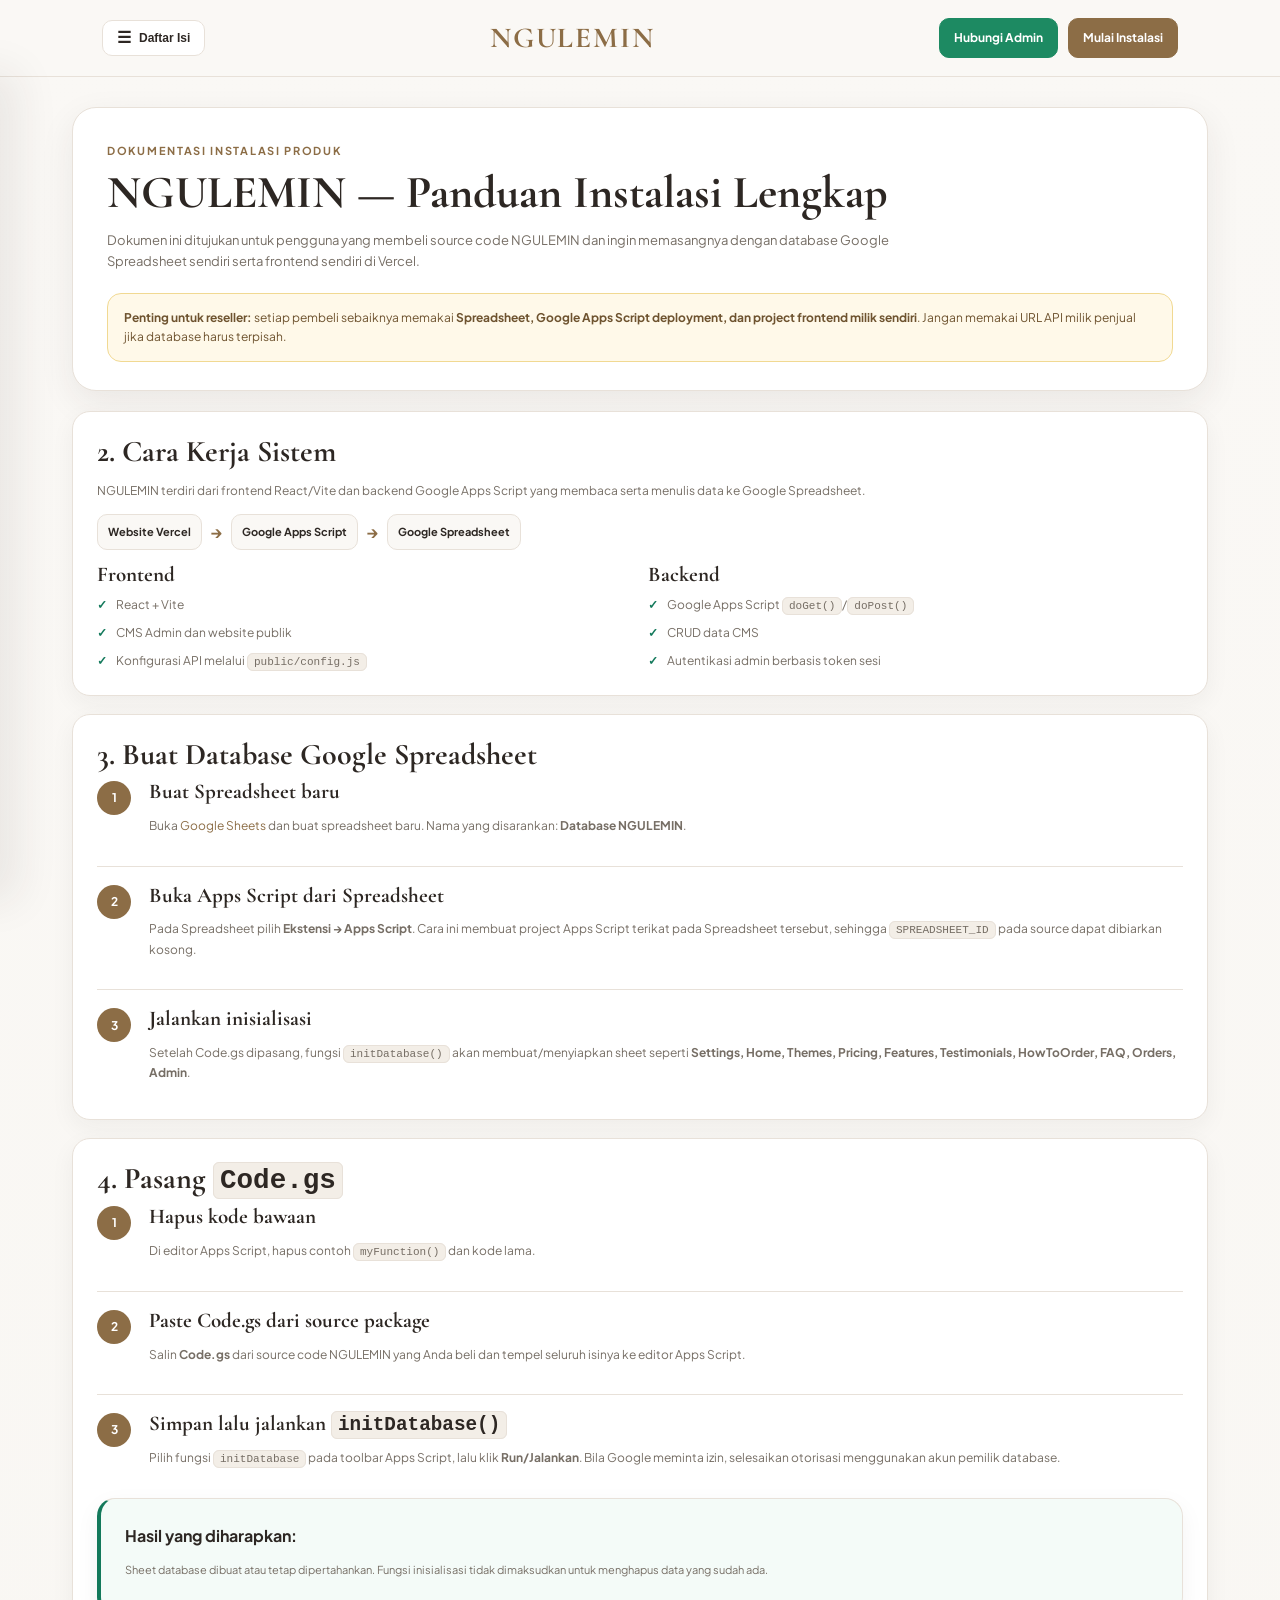
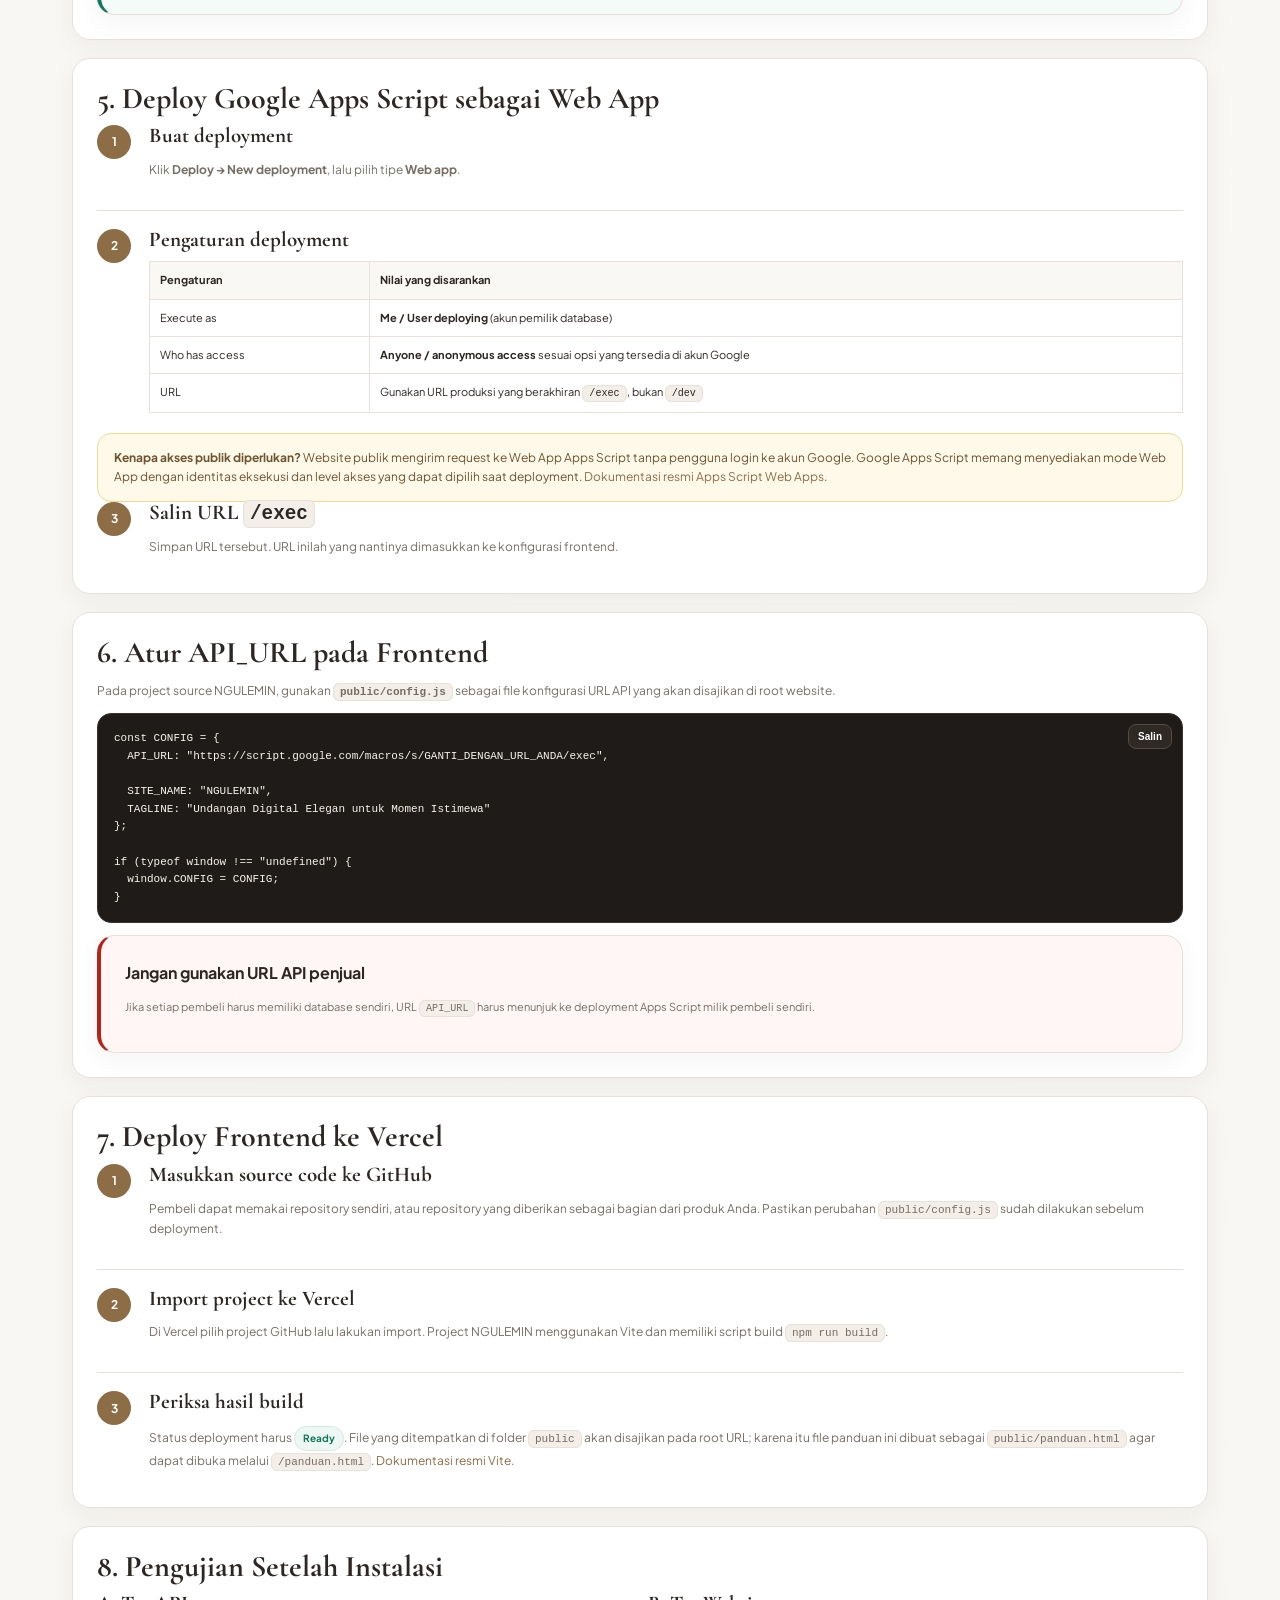
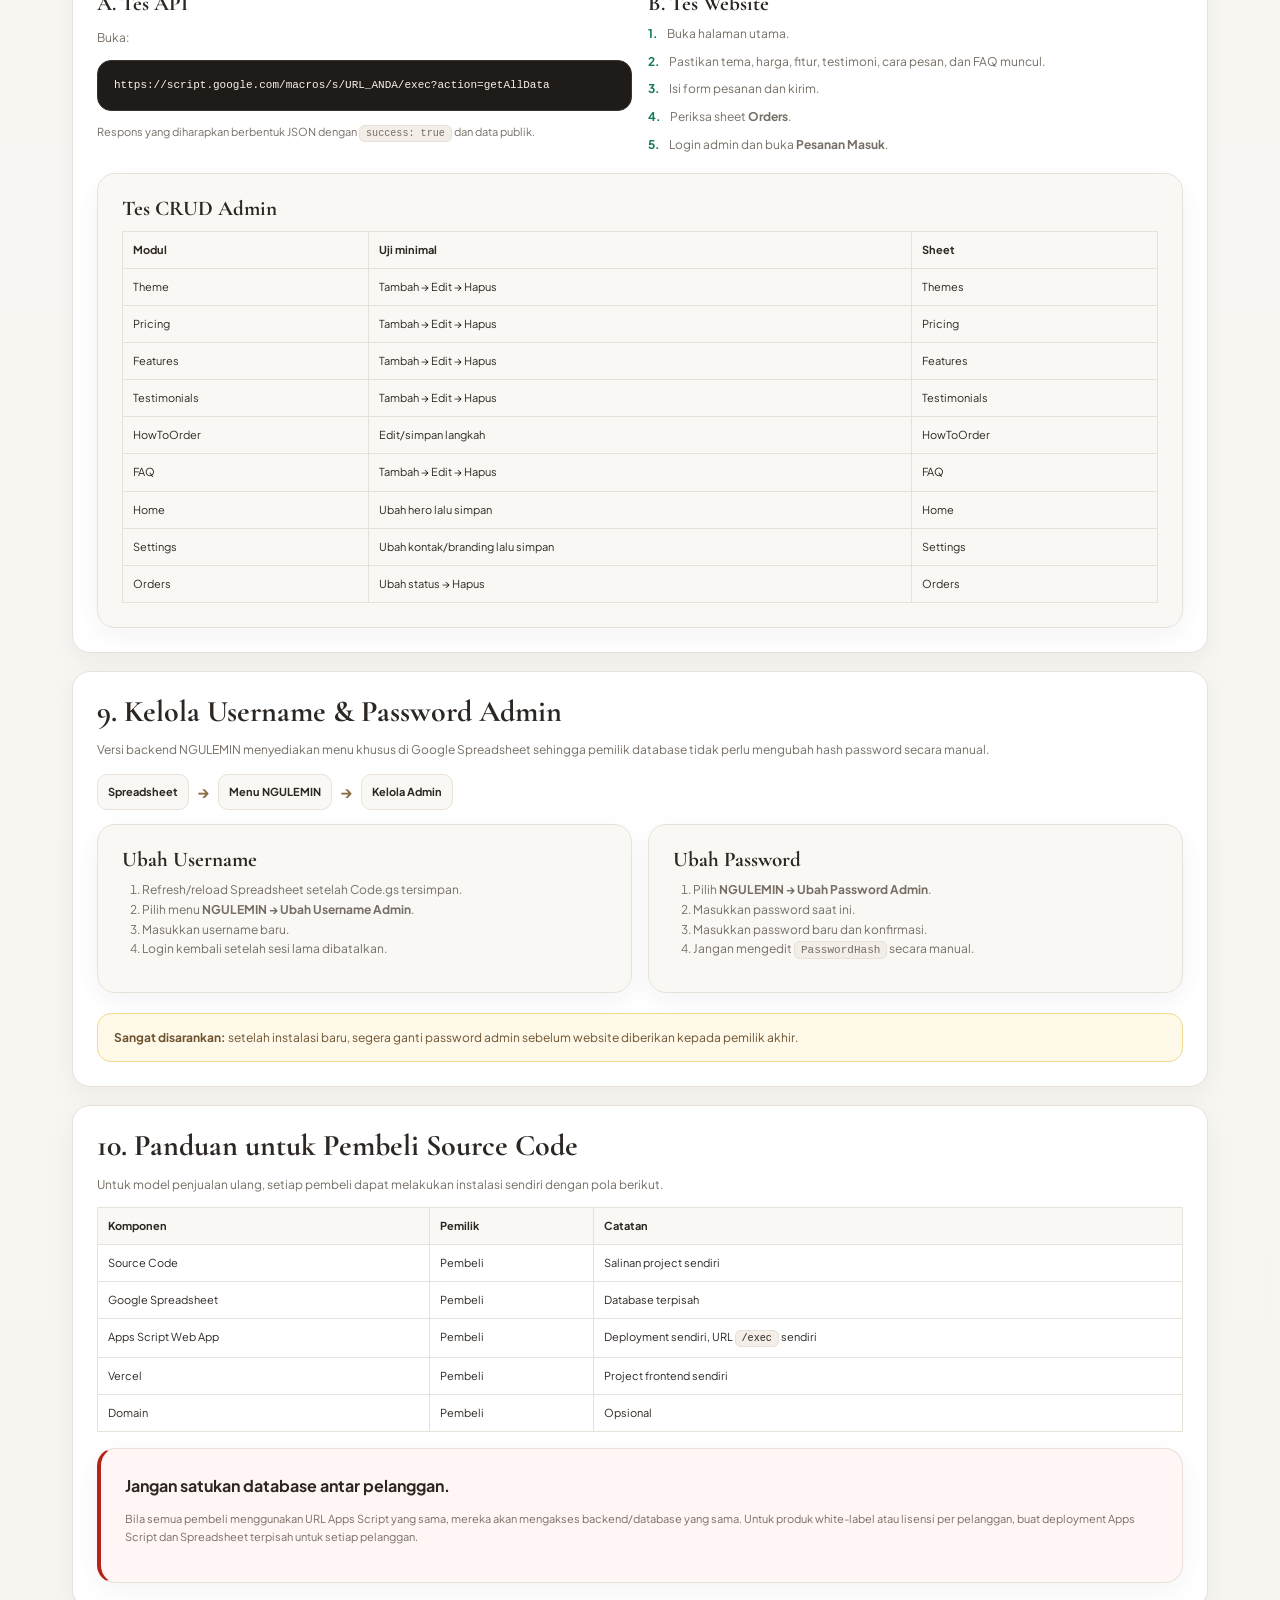
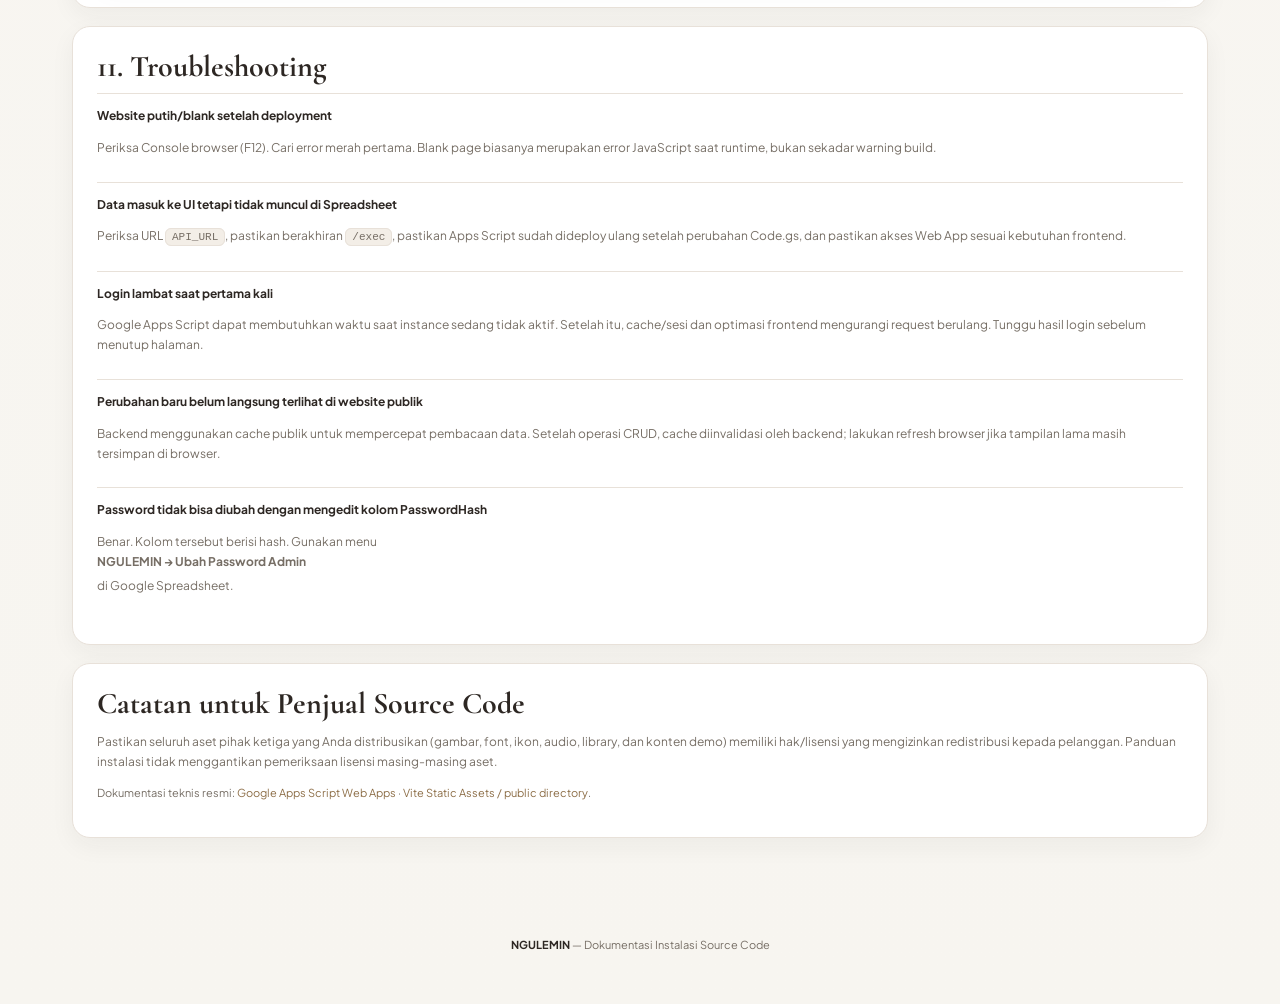
==== public/panduan.html @ 99a6901f "Add files via upload" ====
<!doctype html>
<html lang="id">
<head>
  <meta charset="UTF-8">
  <meta name="viewport" content="width=device-width, initial-scale=1.0">
  <title>Panduan Instalasi NGULEMIN — Undangan Digital & CMS</title>
  <meta name="description" content="Panduan instalasi lengkap source code NGULEMIN dengan Google Spreadsheet, Google Apps Script, dan Vercel.">
  <meta name="robots" content="index,follow">
  <link rel="preconnect" href="https://fonts.googleapis.com">
  <link rel="preconnect" href="https://fonts.gstatic.com" crossorigin>
  <link href="https://fonts.googleapis.com/css2?family=Cormorant+Garamond:wght@600;700&family=Plus+Jakarta+Sans:wght@400;500;600;700&display=swap" rel="stylesheet">
  <style>
    :root{
      --bg:#F7F5F0;
      --surface:#FFFFFF;
      --surface-alt:#FAF8F5;
      --text:#2D2723;
      --muted:#766E65;
      --primary:#8C6D46;
      --primary-dark:#735735;
      --gold:#D4AF37;
      --border:#E8E1D9;
      --success:#13795B;
      --warning:#9A6400;
      --danger:#B42318;
      --shadow:0 12px 35px rgba(45,39,35,.08);
      --radius:18px;
      --serif:"Cormorant Garamond", Georgia, serif;
      --sans:"Plus Jakarta Sans", Arial, sans-serif;
    }
    *{box-sizing:border-box}
    html{scroll-behavior:smooth}
    body{margin:0;background:linear-gradient(180deg,#FAF8F5 0%,var(--bg) 100%);color:var(--text);font-family:var(--sans);line-height:1.65}
    a{color:var(--primary);text-decoration:none}
    a:hover{text-decoration:underline}
    code,kbd{font-family:ui-monospace,SFMono-Regular,Consolas,"Liberation Mono",monospace}
    code{background:#F3EEE7;border:1px solid var(--border);padding:2px 6px;border-radius:6px;font-size:.92em}
    .topbar{position:sticky;top:0;z-index:50;background:rgba(250,248,245,.94);backdrop-filter:blur(12px);border-bottom:1px solid var(--border)}
    .topbar-inner{max-width:1120px;margin:auto;padding:14px 22px;display:flex;align-items:center;justify-content:space-between;gap:18px}
    .brand{font-family:var(--serif);font-weight:700;font-size:29px;letter-spacing:1.8px;color:var(--primary)}
    .top-actions{display:flex;gap:10px;flex-wrap:wrap}
    .btn{display:inline-flex;align-items:center;justify-content:center;padding:9px 14px;border-radius:10px;border:1px solid var(--border);font-size:12px;font-weight:700;cursor:pointer;text-decoration:none!important;background:#fff;color:var(--text)}
    .btn-primary{background:var(--primary);border-color:var(--primary);color:#fff}
    .btn-primary:hover{background:var(--primary-dark)}
    .btn-gold{background:#F7F0DF;border-color:#E7D7B4;color:#6E532F}
    .btn-contact{background:#1D8A62;border-color:#1D8A62;color:#fff}
    .btn-contact:hover{background:#176E50;border-color:#176E50;text-decoration:none}
    .layout{max-width:1180px;margin:0 auto;padding:30px 22px 80px;display:grid;grid-template-columns:minmax(0,1fr);gap:26px;position:relative}
    .toc{position:fixed;left:0;top:72px;bottom:0;width:282px;background:rgba(255,255,255,.97);border-right:1px solid var(--border);box-shadow:18px 0 40px rgba(45,39,35,.08);padding:18px 14px 24px;transform:translateX(-100%);transition:transform .28s ease,box-shadow .28s ease;z-index:90;overflow-y:auto}
    .toc.open{transform:translateX(0);box-shadow:18px 0 40px rgba(45,39,35,.12)}
    .toc-inner{min-height:100%;display:flex;flex-direction:column}
    .toc-head{display:flex;align-items:center;justify-content:space-between;gap:10px;padding:4px 6px 12px;border-bottom:1px solid var(--border);margin-bottom:10px}
    .toc-title{font-size:11px;text-transform:uppercase;letter-spacing:1.5px;font-weight:700;color:var(--primary);margin:0}
    .toc-close{width:34px;height:34px;border:1px solid var(--border);background:#fff;border-radius:9px;color:var(--muted);cursor:pointer;font-size:18px;line-height:1;display:inline-flex;align-items:center;justify-content:center}
    .toc-close:hover{background:var(--surface-alt);color:var(--text)}
    .toc a{display:block;padding:9px 10px;border-radius:9px;font-size:12px;color:var(--muted);transition:.18s ease}
    .toc a:hover{background:var(--surface-alt);color:var(--text);text-decoration:none;transform:translateX(2px)}
    .toc a.active{background:#F6EFE4;color:var(--primary);font-weight:700}
    .toc-note{margin-top:auto;padding:12px 10px 0;color:var(--muted);font-size:10px;border-top:1px solid var(--border);line-height:1.55}
    .toc-backdrop{display:none!important}
    .toc-backdrop.show{display:none!important}
    .page-main{min-width:0}
    .layout.sidebar-open .page-main{padding-left:300px}
    .menu-toggle{display:inline-flex;align-items:center;gap:8px}
    .menu-icon{font-size:16px;line-height:1}
    .hero{background:var(--surface);border:1px solid var(--border);border-radius:24px;padding:34px 34px 28px;box-shadow:var(--shadow);margin-bottom:20px}
    .eyebrow{font-size:11px;letter-spacing:1.7px;text-transform:uppercase;color:var(--primary);font-weight:700}
    h1,h2,h3{font-family:var(--serif);line-height:1.08;margin:0;color:var(--text)}
    h1{font-size:46px;margin-top:8px}
    h2{font-size:30px;margin-bottom:10px}
    h3{font-size:21px;margin-bottom:8px}
    .hero p{color:var(--muted);font-size:13px;max-width:820px;margin:12px 0 0}
    .notice{margin-top:20px;background:#FFF9E9;border:1px solid #F1D992;border-radius:14px;padding:14px 16px;color:#6E532F;font-size:12px}
    .grid-two{display:grid;grid-template-columns:repeat(2,minmax(0,1fr));gap:16px}
    .card{background:var(--surface);border:1px solid var(--border);border-radius:18px;padding:24px;box-shadow:0 8px 24px rgba(45,39,35,.05);margin-bottom:18px}
    .step{display:grid;grid-template-columns:38px 1fr;gap:14px;align-items:start}
    .step+.step{margin-top:18px;padding-top:18px;border-top:1px solid var(--border)}
    .num{width:34px;height:34px;border-radius:50%;background:var(--primary);color:#fff;display:flex;align-items:center;justify-content:center;font-weight:700;font-size:12px}
    .step p,.card p,.card li{font-size:12px;color:var(--muted)}
    .card ul,.card ol{padding-left:20px;margin:8px 0}
    .checklist{display:grid;gap:8px}
    .check{display:flex;gap:9px;align-items:flex-start;font-size:12px;color:var(--muted)}
    .check b{color:var(--success)}
    .codebox{position:relative;background:#1E1B18;border:1px solid #3A342F;color:#F9F4EC;border-radius:14px;padding:16px;overflow:auto;margin:12px 0}
    .codebox pre{margin:0;font-size:11px;line-height:1.6;white-space:pre-wrap;word-break:break-word}
    .copy-btn{position:absolute;right:10px;top:10px;background:#2E2925;border:1px solid #534A42;color:#fff;border-radius:8px;padding:6px 9px;font-size:10px;font-weight:700;cursor:pointer}
    .table{width:100%;border-collapse:collapse;font-size:11px;margin-top:10px}
    .table th,.table td{border:1px solid var(--border);padding:9px 10px;text-align:left;vertical-align:top}
    .table th{background:var(--surface-alt);color:var(--text)}
    .pill{display:inline-block;padding:3px 8px;border-radius:999px;font-size:10px;font-weight:700;background:#EEF7F3;color:var(--success);border:1px solid #CFEAE1}
    .pill-warn{background:#FFF4D6;color:var(--warning);border-color:#F0DEA2}
    .flow{display:flex;align-items:center;gap:8px;flex-wrap:wrap;margin:14px 0}
    .flow span{background:var(--surface-alt);border:1px solid var(--border);padding:8px 10px;border-radius:10px;font-size:11px;font-weight:700}
    .arrow{color:var(--primary);font-weight:700}
    .faq{border-top:1px solid var(--border);padding:12px 0}
    .faq:first-child{border-top:0}
    .faq strong{font-size:12px;display:block;margin-bottom:4px}
    .small{font-size:11px!important}
    .footer{max-width:1120px;margin:0 auto;padding:0 22px 50px;text-align:center;color:var(--muted);font-size:11px}
    .footer strong{color:var(--text)}
    .danger{border-left:4px solid var(--danger);background:#FFF6F5}
    .success{border-left:4px solid var(--success);background:#F4FBF8}
    .anchor{scroll-margin-top:90px}
    @media (max-width:900px){
      .layout{padding:22px 16px 70px}
      .layout.sidebar-open .page-main{padding-left:0}
      .grid-two{grid-template-columns:1fr}
      h1{font-size:38px}
      .toc{top:64px;width:min(86vw,320px)}
    }
    @media (max-width:640px){
      .topbar-inner{padding:10px 14px;gap:10px}
      .layout{padding:16px 12px 56px}
      .hero{padding:24px 18px}
      .card{padding:18px}
      .brand{font-size:24px}
      .top-actions{gap:7px}
      .top-actions .btn{padding:8px 10px;font-size:11px}
      .top-actions .btn-contact{padding:8px 10px;font-size:11px}
      .menu-toggle .menu-label{display:none}
      .toc{top:60px}
      .toc a{padding:10px 10px}
    }
  </style>
</head>
<body>
  <header class="topbar">
    <div class="topbar-inner">
      <button class="btn menu-toggle" id="toc-toggle" type="button" aria-controls="toc-panel" aria-expanded="false">
        <span class="menu-icon" aria-hidden="true">☰</span>
        <span class="menu-label">Daftar Isi</span>
      </button>
      <a href="/" class="brand">NGULEMIN</a>
      <div class="top-actions">
        <a class="btn btn-contact" href="https://wa.me/6285155284564?text=Halo%20Admin%20NGULEMIN%2C%20saya%20ingin%20dipandu%20cara%20instalasi%20website.%20Saya%20sedang%20mengikuti%20panduan%20instalasi%20dan%20membutuhkan%20bantuan." target="_blank" rel="noreferrer">Hubungi Admin</a>
        <a class="btn btn-primary" href="#mulai">Mulai Instalasi</a>
      </div>
    </div>
  </header>

  <div class="toc-backdrop" id="toc-backdrop"></div>

  <div class="layout" id="page-layout">
    <aside class="toc" id="toc-panel" aria-label="Daftar isi" aria-hidden="true">
      <div class="toc-inner">
        <div class="toc-head">
          <div class="toc-title">Daftar Isi</div>
          <button class="toc-close" id="toc-close" type="button" aria-label="Tutup daftar isi">×</button>
        </div>
        <a href="#mulai">1. Sebelum Memulai</a>
        <a href="#arsitektur">2. Cara Kerja</a>
        <a href="#spreadsheet">3. Buat Database</a>
        <a href="#appscript">4. Pasang Code.gs</a>
        <a href="#deployscript">5. Deploy Web App</a>
        <a href="#frontend">6. Atur API_URL</a>
        <a href="#vercel">7. Deploy Frontend</a>
        <a href="#uji">8. Pengujian</a>
        <a href="#admin">9. Kelola Admin</a>
        <a href="#resale">10. Untuk Pembeli</a>
        <a href="#masalah">11. Troubleshooting</a>
        <div class="toc-note">Gunakan <strong>Daftar Isi</strong> untuk berpindah cepat antar bagian panduan.</div>
      </div>
    </aside>

    <main class="page-main">
      <section class="hero anchor" id="mulai">
        <div class="eyebrow">Dokumentasi Instalasi Produk</div>
        <h1>NGULEMIN — Panduan Instalasi Lengkap</h1>
        <p>Dokumen ini ditujukan untuk pengguna yang membeli source code NGULEMIN dan ingin memasangnya dengan database Google Spreadsheet sendiri serta frontend sendiri di Vercel.</p>
        <div class="notice"><strong>Penting untuk reseller:</strong> setiap pembeli sebaiknya memakai <strong>Spreadsheet, Google Apps Script deployment, dan project frontend milik sendiri</strong>. Jangan memakai URL API milik penjual jika database harus terpisah.</div>
      </section>

      <section class="card anchor" id="arsitektur">
        <h2>2. Cara Kerja Sistem</h2>
        <p>NGULEMIN terdiri dari frontend React/Vite dan backend Google Apps Script yang membaca serta menulis data ke Google Spreadsheet.</p>
        <div class="flow">
          <span>Website Vercel</span><i class="arrow">→</i><span>Google Apps Script</span><i class="arrow">→</i><span>Google Spreadsheet</span>
        </div>
        <div class="grid-two">
          <div>
            <h3>Frontend</h3>
            <div class="checklist">
              <div class="check"><b>✓</b><span>React + Vite</span></div>
              <div class="check"><b>✓</b><span>CMS Admin dan website publik</span></div>
              <div class="check"><b>✓</b><span>Konfigurasi API melalui <code>public/config.js</code></span></div>
            </div>
          </div>
          <div>
            <h3>Backend</h3>
            <div class="checklist">
              <div class="check"><b>✓</b><span>Google Apps Script <code>doGet()</code>/<code>doPost()</code></span></div>
              <div class="check"><b>✓</b><span>CRUD data CMS</span></div>
              <div class="check"><b>✓</b><span>Autentikasi admin berbasis token sesi</span></div>
            </div>
          </div>
        </div>
      </section>

      <section class="card anchor" id="spreadsheet">
        <h2>3. Buat Database Google Spreadsheet</h2>
        <div class="step">
          <div class="num">1</div>
          <div>
            <h3>Buat Spreadsheet baru</h3>
            <p>Buka <a href="https://sheets.new" target="_blank" rel="noreferrer">Google Sheets</a> dan buat spreadsheet baru. Nama yang disarankan: <strong>Database NGULEMIN</strong>.</p>
          </div>
        </div>
        <div class="step">
          <div class="num">2</div>
          <div>
            <h3>Buka Apps Script dari Spreadsheet</h3>
            <p>Pada Spreadsheet pilih <strong>Ekstensi → Apps Script</strong>. Cara ini membuat project Apps Script terikat pada Spreadsheet tersebut, sehingga <code>SPREADSHEET_ID</code> pada source dapat dibiarkan kosong.</p>
          </div>
        </div>
        <div class="step">
          <div class="num">3</div>
          <div>
            <h3>Jalankan inisialisasi</h3>
            <p>Setelah Code.gs dipasang, fungsi <code>initDatabase()</code> akan membuat/menyiapkan sheet seperti <strong>Settings, Home, Themes, Pricing, Features, Testimonials, HowToOrder, FAQ, Orders, Admin</strong>.</p>
          </div>
        </div>
      </section>

      <section class="card anchor" id="appscript">
        <h2>4. Pasang <code>Code.gs</code></h2>
        <div class="step">
          <div class="num">1</div>
          <div>
            <h3>Hapus kode bawaan</h3>
            <p>Di editor Apps Script, hapus contoh <code>myFunction()</code> dan kode lama.</p>
          </div>
        </div>
        <div class="step">
          <div class="num">2</div>
          <div>
            <h3>Paste Code.gs dari source package</h3>
            <p>Salin <strong>Code.gs</strong> dari source code NGULEMIN yang Anda beli dan tempel seluruh isinya ke editor Apps Script.</p>
          </div>
        </div>
        <div class="step">
          <div class="num">3</div>
          <div>
            <h3>Simpan lalu jalankan <code>initDatabase()</code></h3>
            <p>Pilih fungsi <code>initDatabase</code> pada toolbar Apps Script, lalu klik <strong>Run/Jalankan</strong>. Bila Google meminta izin, selesaikan otorisasi menggunakan akun pemilik database.</p>
          </div>
        </div>
        <div class="card success" style="margin-top:18px;margin-bottom:0">
          <strong>Hasil yang diharapkan:</strong>
          <p class="small">Sheet database dibuat atau tetap dipertahankan. Fungsi inisialisasi tidak dimaksudkan untuk menghapus data yang sudah ada.</p>
        </div>
      </section>

      <section class="card anchor" id="deployscript">
        <h2>5. Deploy Google Apps Script sebagai Web App</h2>
        <div class="step">
          <div class="num">1</div>
          <div>
            <h3>Buat deployment</h3>
            <p>Klik <strong>Deploy → New deployment</strong>, lalu pilih tipe <strong>Web app</strong>.</p>
          </div>
        </div>
        <div class="step">
          <div class="num">2</div>
          <div>
            <h3>Pengaturan deployment</h3>
            <table class="table">
              <thead><tr><th>Pengaturan</th><th>Nilai yang disarankan</th></tr></thead>
              <tbody>
                <tr><td>Execute as</td><td><strong>Me / User deploying</strong> (akun pemilik database)</td></tr>
                <tr><td>Who has access</td><td><strong>Anyone / anonymous access</strong> sesuai opsi yang tersedia di akun Google</td></tr>
                <tr><td>URL</td><td>Gunakan URL produksi yang berakhiran <code>/exec</code>, bukan <code>/dev</code></td></tr>
              </tbody>
            </table>
          </div>
        </div>
        <div class="notice"><strong>Kenapa akses publik diperlukan?</strong> Website publik mengirim request ke Web App Apps Script tanpa pengguna login ke akun Google. Google Apps Script memang menyediakan mode Web App dengan identitas eksekusi dan level akses yang dapat dipilih saat deployment. <a href="https://developers.google.com/apps-script/guides/web" target="_blank" rel="noreferrer">Dokumentasi resmi Apps Script Web Apps</a>.</div>
        <div class="step">
          <div class="num">3</div>
          <div>
            <h3>Salin URL <code>/exec</code></h3>
            <p>Simpan URL tersebut. URL inilah yang nantinya dimasukkan ke konfigurasi frontend.</p>
          </div>
        </div>
      </section>

      <section class="card anchor" id="frontend">
        <h2>6. Atur API_URL pada Frontend</h2>
        <p>Pada project source NGULEMIN, gunakan <strong><code>public/config.js</code></strong> sebagai file konfigurasi URL API yang akan disajikan di root website.</p>
        <div class="codebox">
          <button class="copy-btn" onclick="copyCode('config-snippet', this)">Salin</button>
          <pre id="config-snippet">const CONFIG = {
  API_URL: "https://script.google.com/macros/s/GANTI_DENGAN_URL_ANDA/exec",

  SITE_NAME: "NGULEMIN",
  TAGLINE: "Undangan Digital Elegan untuk Momen Istimewa"
};

if (typeof window !== "undefined") {
  window.CONFIG = CONFIG;
}</pre>
        </div>
        <div class="danger card" style="margin-bottom:0">
          <strong>Jangan gunakan URL API penjual</strong>
          <p class="small">Jika setiap pembeli harus memiliki database sendiri, URL <code>API_URL</code> harus menunjuk ke deployment Apps Script milik pembeli sendiri.</p>
        </div>
      </section>

      <section class="card anchor" id="vercel">
        <h2>7. Deploy Frontend ke Vercel</h2>
        <div class="step">
          <div class="num">1</div>
          <div>
            <h3>Masukkan source code ke GitHub</h3>
            <p>Pembeli dapat memakai repository sendiri, atau repository yang diberikan sebagai bagian dari produk Anda. Pastikan perubahan <code>public/config.js</code> sudah dilakukan sebelum deployment.</p>
          </div>
        </div>
        <div class="step">
          <div class="num">2</div>
          <div>
            <h3>Import project ke Vercel</h3>
            <p>Di Vercel pilih project GitHub lalu lakukan import. Project NGULEMIN menggunakan Vite dan memiliki script build <code>npm run build</code>.</p>
          </div>
        </div>
        <div class="step">
          <div class="num">3</div>
          <div>
            <h3>Periksa hasil build</h3>
            <p>Status deployment harus <span class="pill">Ready</span>. File yang ditempatkan di folder <code>public</code> akan disajikan pada root URL; karena itu file panduan ini dibuat sebagai <code>public/panduan.html</code> agar dapat dibuka melalui <code>/panduan.html</code>. <a href="https://vite.dev/guide/assets" target="_blank" rel="noreferrer">Dokumentasi resmi Vite</a>.</p>
          </div>
        </div>
      </section>

      <section class="card anchor" id="uji">
        <h2>8. Pengujian Setelah Instalasi</h2>
        <div class="grid-two">
          <div>
            <h3>A. Tes API</h3>
            <p>Buka:</p>
            <div class="codebox"><pre>https://script.google.com/macros/s/URL_ANDA/exec?action=getAllData</pre></div>
            <p class="small">Respons yang diharapkan berbentuk JSON dengan <code>success: true</code> dan data publik.</p>
          </div>
          <div>
            <h3>B. Tes Website</h3>
            <div class="checklist">
              <div class="check"><b>1.</b><span>Buka halaman utama.</span></div>
              <div class="check"><b>2.</b><span>Pastikan tema, harga, fitur, testimoni, cara pesan, dan FAQ muncul.</span></div>
              <div class="check"><b>3.</b><span>Isi form pesanan dan kirim.</span></div>
              <div class="check"><b>4.</b><span>Periksa sheet <strong>Orders</strong>.</span></div>
              <div class="check"><b>5.</b><span>Login admin dan buka <strong>Pesanan Masuk</strong>.</span></div>
            </div>
          </div>
        </div>
        <div class="card" style="margin-top:18px;margin-bottom:0;background:var(--surface-alt)">
          <h3>Tes CRUD Admin</h3>
          <table class="table">
            <thead><tr><th>Modul</th><th>Uji minimal</th><th>Sheet</th></tr></thead>
            <tbody>
              <tr><td>Theme</td><td>Tambah → Edit → Hapus</td><td>Themes</td></tr>
              <tr><td>Pricing</td><td>Tambah → Edit → Hapus</td><td>Pricing</td></tr>
              <tr><td>Features</td><td>Tambah → Edit → Hapus</td><td>Features</td></tr>
              <tr><td>Testimonials</td><td>Tambah → Edit → Hapus</td><td>Testimonials</td></tr>
              <tr><td>HowToOrder</td><td>Edit/simpan langkah</td><td>HowToOrder</td></tr>
              <tr><td>FAQ</td><td>Tambah → Edit → Hapus</td><td>FAQ</td></tr>
              <tr><td>Home</td><td>Ubah hero lalu simpan</td><td>Home</td></tr>
              <tr><td>Settings</td><td>Ubah kontak/branding lalu simpan</td><td>Settings</td></tr>
              <tr><td>Orders</td><td>Ubah status → Hapus</td><td>Orders</td></tr>
            </tbody>
          </table>
        </div>
      </section>

      <section class="card anchor" id="admin">
        <h2>9. Kelola Username & Password Admin</h2>
        <p>Versi backend NGULEMIN menyediakan menu khusus di Google Spreadsheet sehingga pemilik database tidak perlu mengubah hash password secara manual.</p>
        <div class="flow">
          <span>Spreadsheet</span><i class="arrow">→</i><span>Menu NGULEMIN</span><i class="arrow">→</i><span>Kelola Admin</span>
        </div>
        <div class="grid-two">
          <div class="card" style="margin:0;background:var(--surface-alt)">
            <h3>Ubah Username</h3>
            <ol>
              <li>Refresh/reload Spreadsheet setelah Code.gs tersimpan.</li>
              <li>Pilih menu <strong>NGULEMIN → Ubah Username Admin</strong>.</li>
              <li>Masukkan username baru.</li>
              <li>Login kembali setelah sesi lama dibatalkan.</li>
            </ol>
          </div>
          <div class="card" style="margin:0;background:var(--surface-alt)">
            <h3>Ubah Password</h3>
            <ol>
              <li>Pilih <strong>NGULEMIN → Ubah Password Admin</strong>.</li>
              <li>Masukkan password saat ini.</li>
              <li>Masukkan password baru dan konfirmasi.</li>
              <li>Jangan mengedit <code>PasswordHash</code> secara manual.</li>
            </ol>
          </div>
        </div>
        <div class="notice"><strong>Sangat disarankan:</strong> setelah instalasi baru, segera ganti password admin sebelum website diberikan kepada pemilik akhir.</div>
      </section>

      <section class="card anchor" id="resale">
        <h2>10. Panduan untuk Pembeli Source Code</h2>
        <p>Untuk model penjualan ulang, setiap pembeli dapat melakukan instalasi sendiri dengan pola berikut.</p>
        <table class="table">
          <thead><tr><th>Komponen</th><th>Pemilik</th><th>Catatan</th></tr></thead>
          <tbody>
            <tr><td>Source Code</td><td>Pembeli</td><td>Salinan project sendiri</td></tr>
            <tr><td>Google Spreadsheet</td><td>Pembeli</td><td>Database terpisah</td></tr>
            <tr><td>Apps Script Web App</td><td>Pembeli</td><td>Deployment sendiri, URL <code>/exec</code> sendiri</td></tr>
            <tr><td>Vercel</td><td>Pembeli</td><td>Project frontend sendiri</td></tr>
            <tr><td>Domain</td><td>Pembeli</td><td>Opsional</td></tr>
          </tbody>
        </table>
        <div class="card danger" style="margin-top:16px;margin-bottom:0">
          <strong>Jangan satukan database antar pelanggan.</strong>
          <p class="small">Bila semua pembeli menggunakan URL Apps Script yang sama, mereka akan mengakses backend/database yang sama. Untuk produk white-label atau lisensi per pelanggan, buat deployment Apps Script dan Spreadsheet terpisah untuk setiap pelanggan.</p>
        </div>
      </section>

      <section class="card anchor" id="masalah">
        <h2>11. Troubleshooting</h2>
        <div class="faq">
          <strong>Website putih/blank setelah deployment</strong>
          <p>Periksa Console browser (F12). Cari error merah pertama. Blank page biasanya merupakan error JavaScript saat runtime, bukan sekadar warning build.</p>
        </div>
        <div class="faq">
          <strong>Data masuk ke UI tetapi tidak muncul di Spreadsheet</strong>
          <p>Periksa URL <code>API_URL</code>, pastikan berakhiran <code>/exec</code>, pastikan Apps Script sudah dideploy ulang setelah perubahan Code.gs, dan pastikan akses Web App sesuai kebutuhan frontend.</p>
        </div>
        <div class="faq">
          <strong>Login lambat saat pertama kali</strong>
          <p>Google Apps Script dapat membutuhkan waktu saat instance sedang tidak aktif. Setelah itu, cache/sesi dan optimasi frontend mengurangi request berulang. Tunggu hasil login sebelum menutup halaman.</p>
        </div>
        <div class="faq">
          <strong>Perubahan baru belum langsung terlihat di website publik</strong>
          <p>Backend menggunakan cache publik untuk mempercepat pembacaan data. Setelah operasi CRUD, cache diinvalidasi oleh backend; lakukan refresh browser jika tampilan lama masih tersimpan di browser.</p>
        </div>
        <div class="faq">
          <strong>Password tidak bisa diubah dengan mengedit kolom PasswordHash</strong>
          <p>Benar. Kolom tersebut berisi hash. Gunakan menu <strong>NGULEMIN → Ubah Password Admin</strong> di Google Spreadsheet.</p>
        </div>
      </section>

      <section class="card">
        <h2>Catatan untuk Penjual Source Code</h2>
        <p>Pastikan seluruh aset pihak ketiga yang Anda distribusikan (gambar, font, ikon, audio, library, dan konten demo) memiliki hak/lisensi yang mengizinkan redistribusi kepada pelanggan. Panduan instalasi tidak menggantikan pemeriksaan lisensi masing-masing aset.</p>
        <p class="small">Dokumentasi teknis resmi: <a href="https://developers.google.com/apps-script/guides/web" target="_blank" rel="noreferrer">Google Apps Script Web Apps</a> · <a href="https://vite.dev/guide/assets" target="_blank" rel="noreferrer">Vite Static Assets / public directory</a>.</p>
      </section>
    </main>
  </div>

  <footer class="footer">
    <strong>NGULEMIN</strong> — Dokumentasi Instalasi Source Code
  </footer>

  <script>
    (function () {
      var layout = document.getElementById('page-layout');
      var toc = document.getElementById('toc-panel');
      var toggle = document.getElementById('toc-toggle');
      var closeBtn = document.getElementById('toc-close');
      var backdrop = document.getElementById('toc-backdrop');
      var links = toc ? toc.querySelectorAll('a[href^="#"]') : [];

      function openToc() {
        if (!layout || !toc || !toggle || !backdrop) return;
        toc.classList.add('open');
        backdrop.classList.add('show');
        toggle.setAttribute('aria-expanded', 'true');
        toc.setAttribute('aria-hidden', 'false');
        if (window.innerWidth > 900) layout.classList.add('sidebar-open');
      }

      function closeToc() {
        if (!layout || !toc || !toggle || !backdrop) return;
        toc.classList.remove('open');
        backdrop.classList.remove('show');
        toggle.setAttribute('aria-expanded', 'false');
        toc.setAttribute('aria-hidden', 'true');
        layout.classList.remove('sidebar-open');
      }

      if (toggle) toggle.addEventListener('click', function () {
        toc && toc.classList.contains('open') ? closeToc() : openToc();
      });
      if (closeBtn) closeBtn.addEventListener('click', closeToc);
      if (backdrop) backdrop.addEventListener('click', closeToc);
      document.addEventListener('keydown', function (event) {
        if (event.key === 'Escape') closeToc();
      });

      Array.prototype.forEach.call(links, function (link) {
        link.addEventListener('click', function () {
          Array.prototype.forEach.call(links, function (item) { item.classList.remove('active'); });
          link.classList.add('active');
          if (window.innerWidth <= 900) closeToc();
        });
      });

      var sections = document.querySelectorAll('.anchor[id]');
      if ('IntersectionObserver' in window) {
        var observer = new IntersectionObserver(function (entries) {
          entries.forEach(function (entry) {
            if (!entry.isIntersecting) return;
            var target = toc ? toc.querySelector('a[href="#' + entry.target.id + '"]') : null;
            if (!target) return;
            Array.prototype.forEach.call(links, function (item) { item.classList.remove('active'); });
            target.classList.add('active');
          });
        }, { rootMargin: '-18% 0px -68% 0px', threshold: 0 });
        Array.prototype.forEach.call(sections, function (section) { observer.observe(section); });
      }

      window.addEventListener('resize', function () {
        if (window.innerWidth <= 900) layout && layout.classList.remove('sidebar-open');
      });
    })();

    function copyCode(id, button) {
      var el = document.getElementById(id);
      if (!el) return;
      var text = el.innerText;
      navigator.clipboard.writeText(text).then(function() {
        var old = button.textContent;
        button.textContent = 'Tersalin';
        setTimeout(function(){ button.textContent = old; }, 1400);
      }).catch(function(){
        alert('Tidak dapat menyalin otomatis. Silakan salin teks secara manual.');
      });
    }
  </script>
</body>
</html>
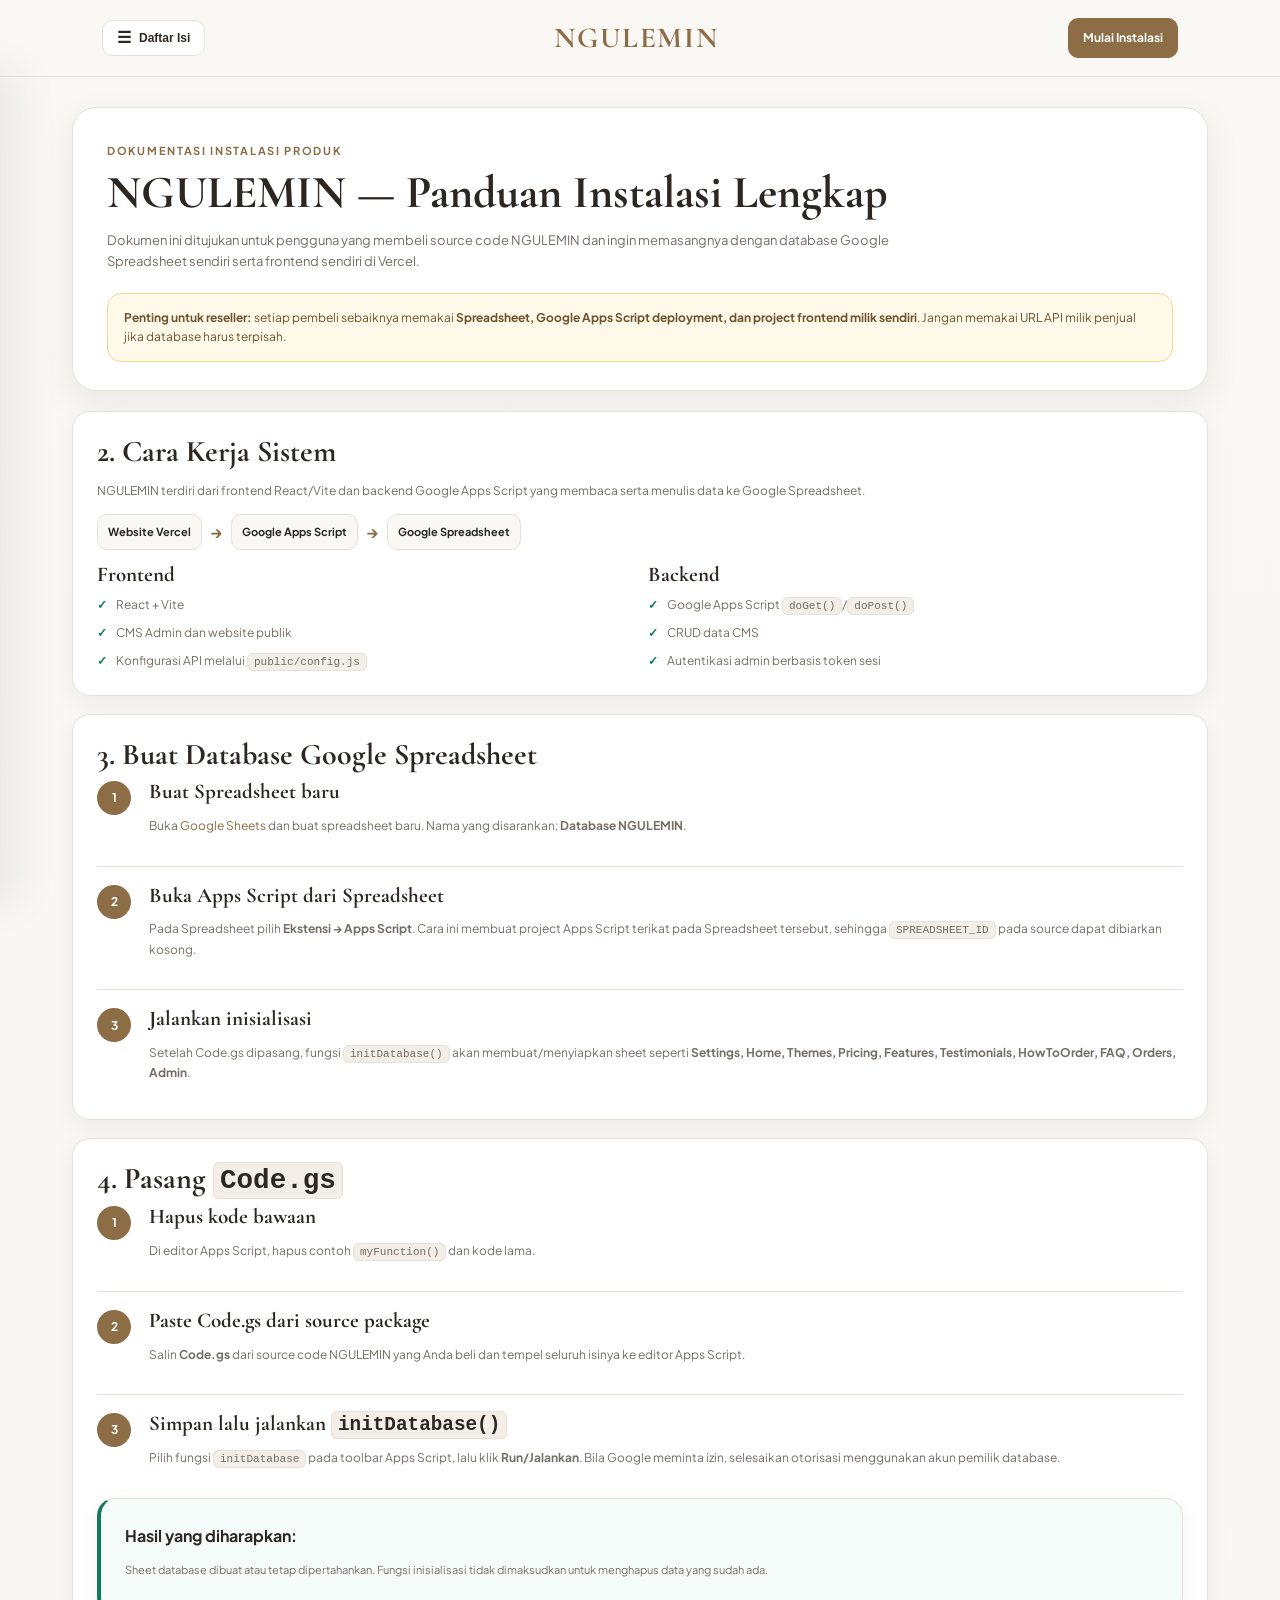
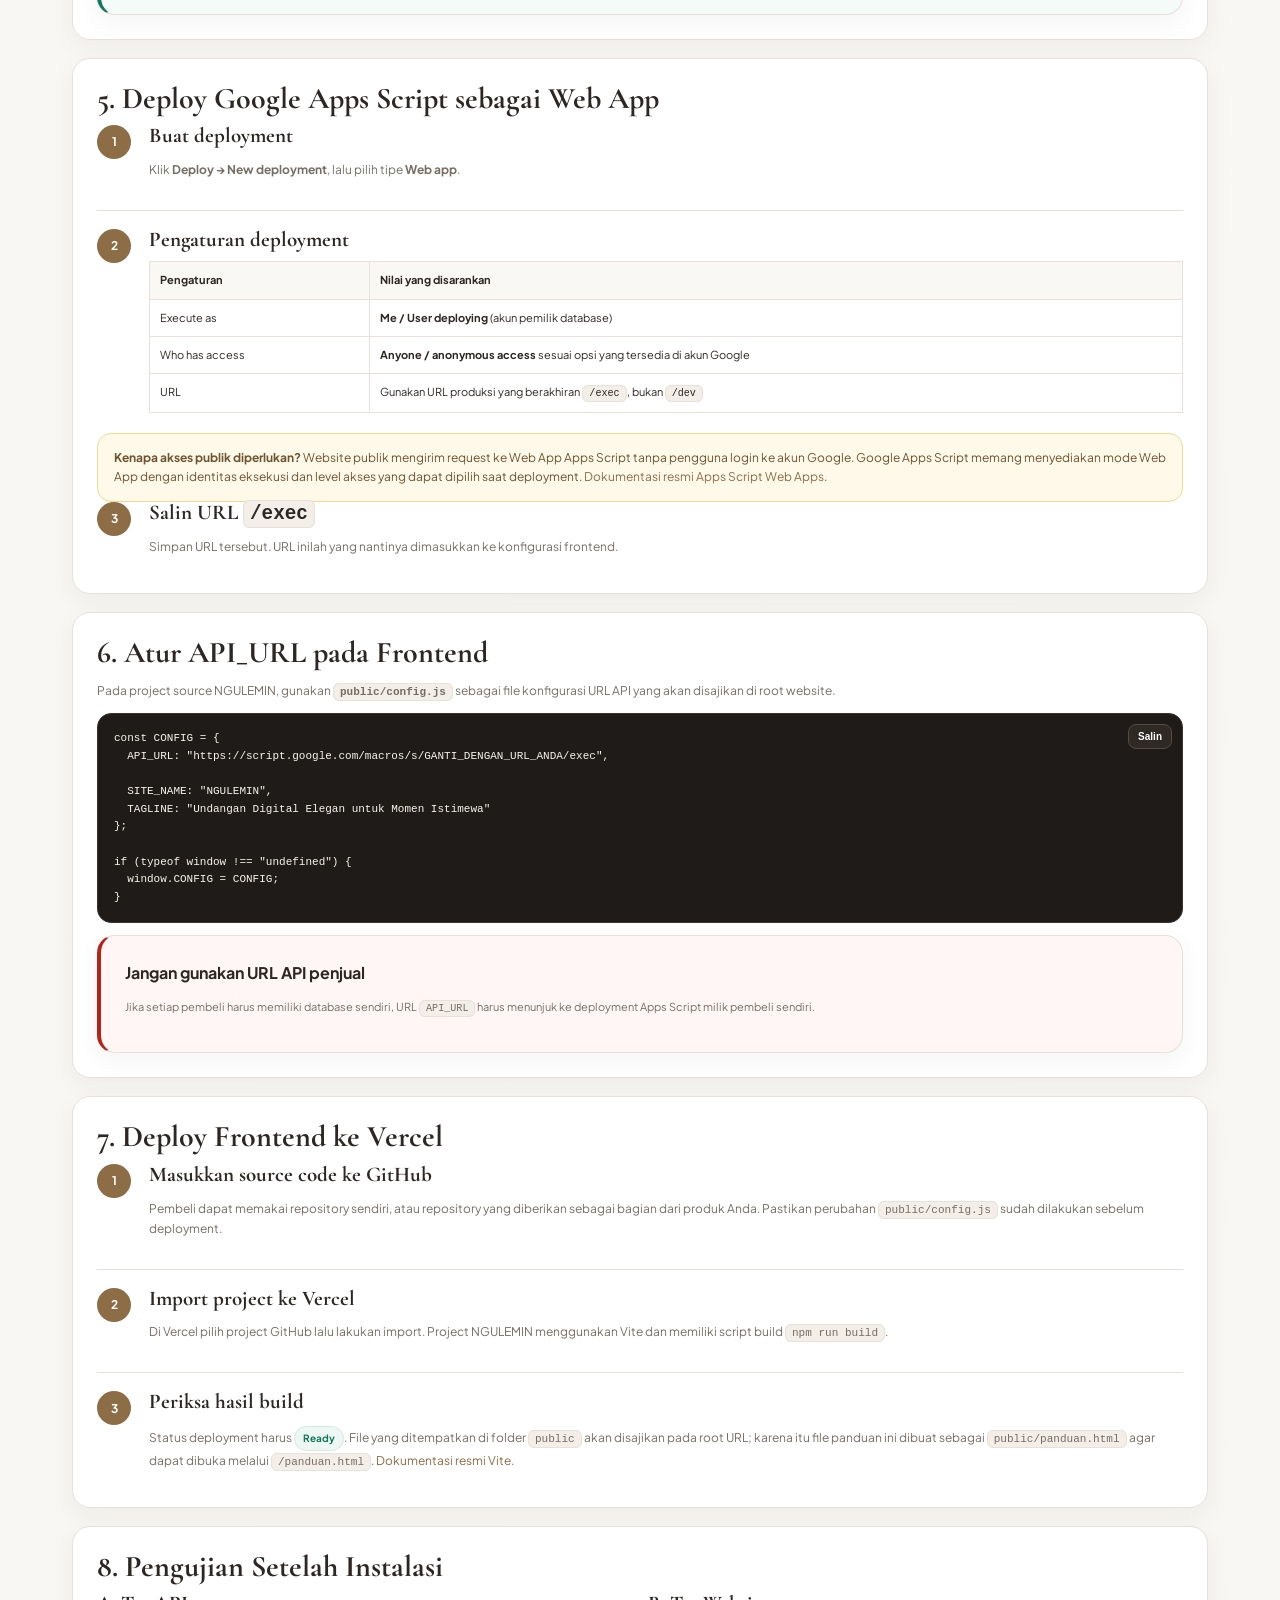
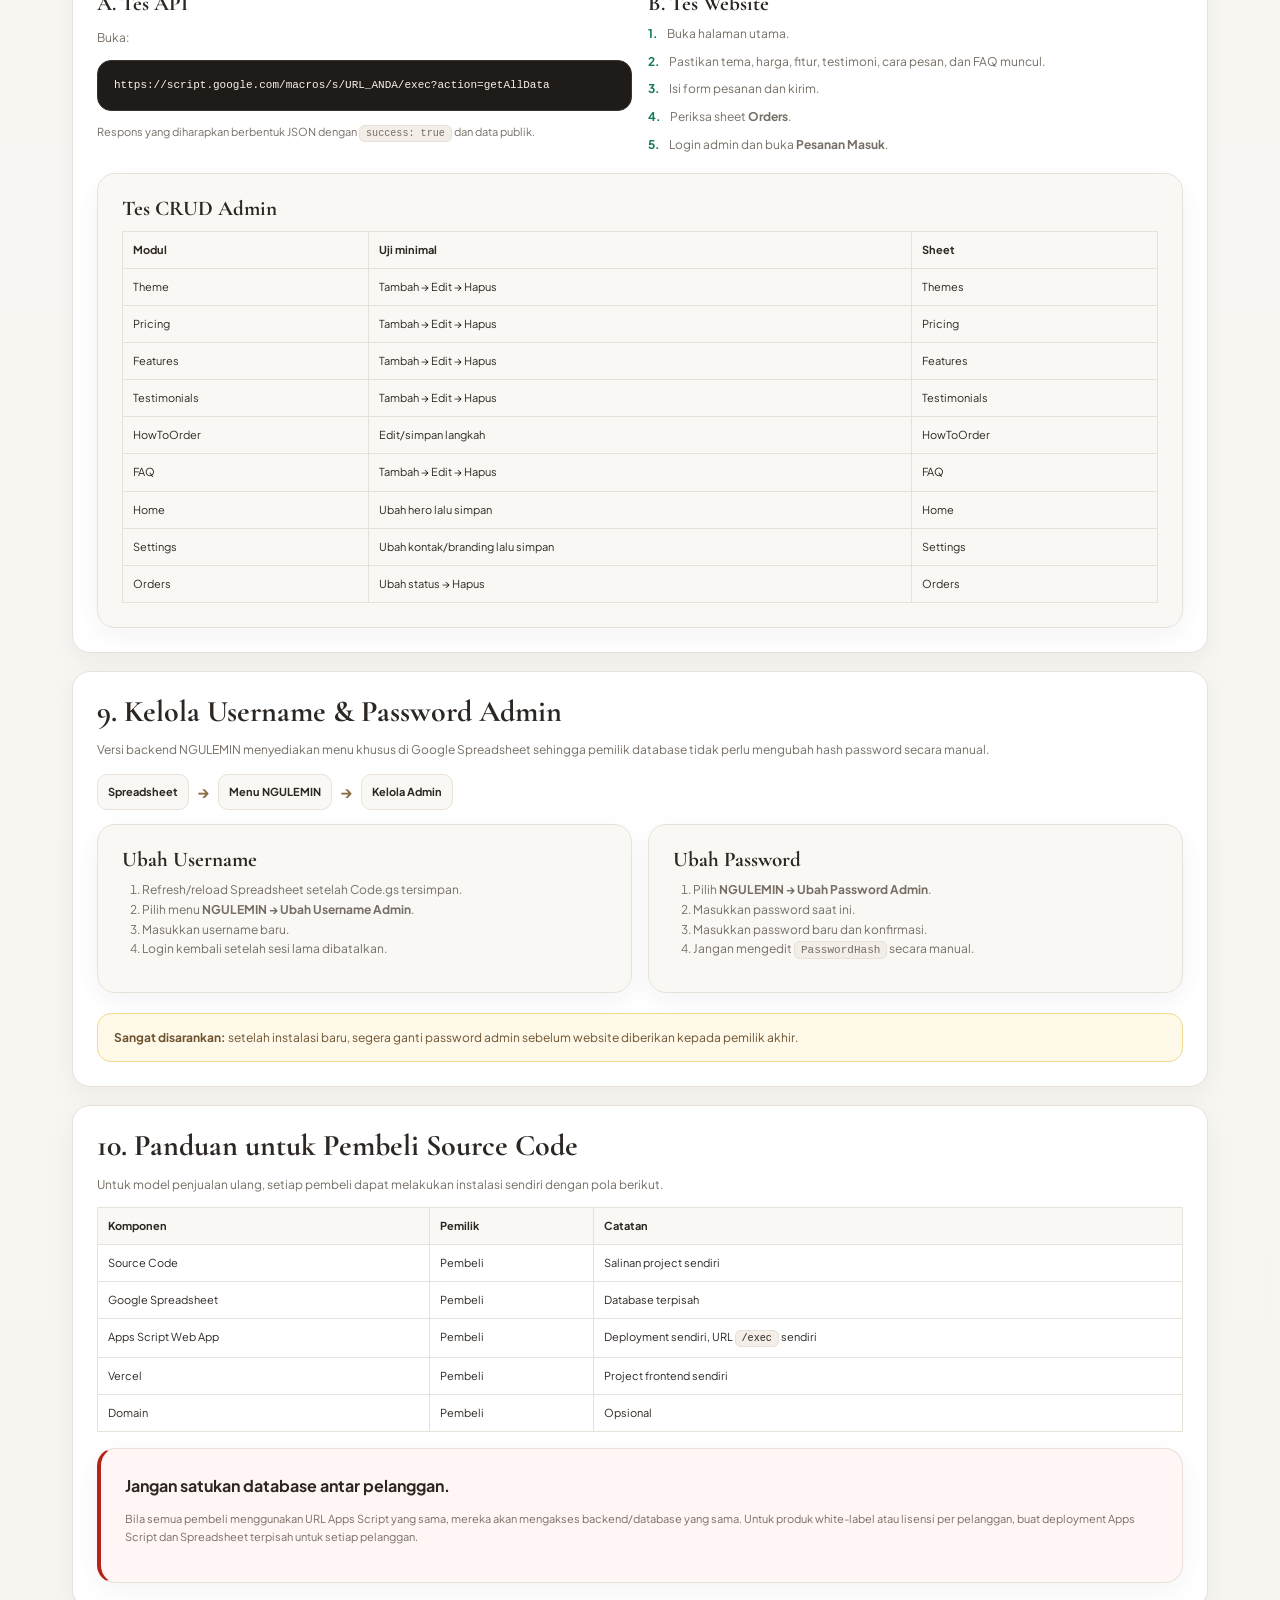
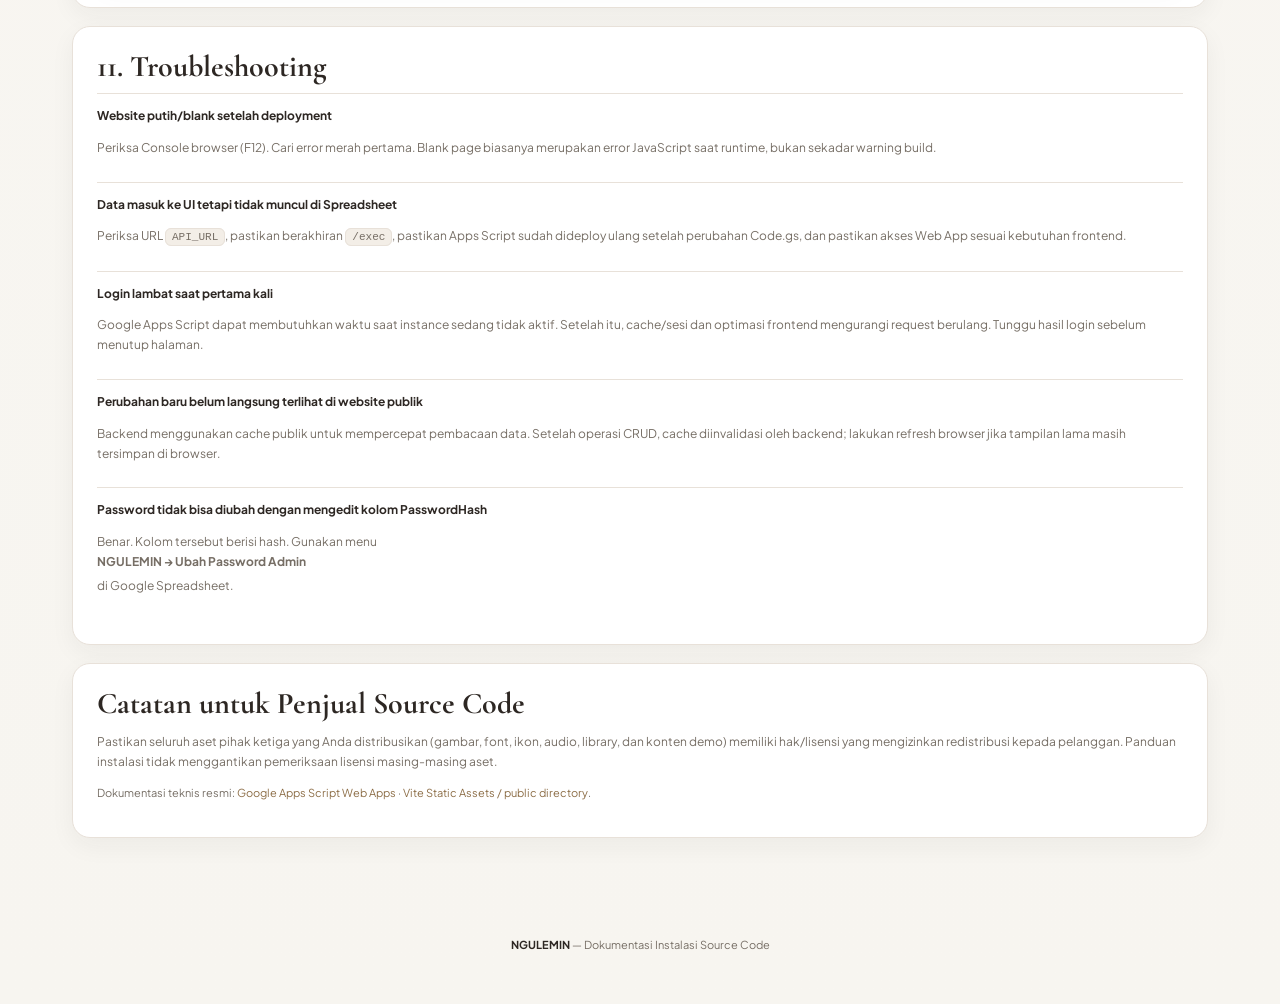
==== commit b488e8af: "Enhance TOC styling and add contact button" ====
--- a/public/panduan.html
+++ b/public/panduan.html
@@ -57,6 +57,16 @@
     .toc a:hover{background:var(--surface-alt);color:var(--text);text-decoration:none;transform:translateX(2px)}
     .toc a.active{background:#F6EFE4;color:var(--primary);font-weight:700}
     .toc-note{margin-top:auto;padding:12px 10px 0;color:var(--muted);font-size:10px;border-top:1px solid var(--border);line-height:1.55}
+
+    .toc-contact{display:none;color:#FFFFFF!important;background:#25D366!important;border:1px solid #25D366!important;text-decoration:none}
+  
+      .toc-contact-separator{display:block;order:2;margin:14px 0 10px;background:#CFC6BC}
+      .toc-contact{display:flex!important;order:3;width:100%;min-height:44px;box-sizing:border-box;padding:12px 14px;margin:0;align-items:center;justify-content:center;text-align:center;gap:0;background:#25D366!important;border:1px solid #25D366!important;border-radius:9px;color:#FFFFFF!important;font-size:12px;line-height:1.35;font-weight:700;text-decoration:none;white-space:nowrap;flex:0 0 auto}
+      .toc-contact span{color:#FFFFFF!important;-webkit-text-fill-color:#FFFFFF!important}
+      .toc-contact:hover,.toc-contact:focus{background:#25D366!important;border-color:#25D366!important;color:#FFFFFF!important;text-decoration:none}
+      .toc-note{order:4;flex:0 0 auto;margin-top:10px;padding-top:10px}
+  .toc-contact-separator{display:none;width:100%;height:1px;background:#D9D2CA;margin:12px 0 12px}
+
     .toc-backdrop{display:none!important}
     .toc-backdrop.show{display:none!important}
     .page-main{min-width:0}
@@ -109,19 +119,24 @@
       .toc{top:64px;width:min(86vw,320px)}
     }
     @media (max-width:640px){
-      .topbar-inner{padding:10px 14px;gap:10px}
+      .topbar{position:sticky}
+      .topbar-inner{padding:10px 12px;gap:10px}
       .layout{padding:16px 12px 56px}
       .hero{padding:24px 18px}
       .card{padding:18px}
       .brand{font-size:24px}
       .top-actions{gap:7px}
       .top-actions .btn{padding:8px 10px;font-size:11px}
-      .top-actions .btn-contact{padding:8px 10px;font-size:11px}
-      .menu-toggle .menu-label{display:none}
-      .toc{top:60px}
-      .toc a{padding:10px 10px}
+      .menu-toggle .menu-label{display:inline}
+      .menu-toggle{padding:8px 10px}
+      .toc{position:fixed;left:12px;right:12px;top:58px;bottom:auto;width:auto;max-height:0;padding:0 12px;border:1px solid var(--border);border-radius:14px;box-shadow:0 16px 34px rgba(45,39,35,.12);overflow:hidden;opacity:0;visibility:hidden;transform:translateY(-8px);transition:max-height .24s ease,opacity .2s ease,transform .2s ease,visibility .2s ease;z-index:100;background:#fff}
+      .toc.open{max-height:calc(100vh - 74px);padding:12px;opacity:1;visibility:visible;transform:translateY(0);box-shadow:0 18px 38px rgba(45,39,35,.14)}
+      .toc-inner{min-height:0;max-height:calc(100vh - 104px);overflow-y:auto;display:flex;flex-direction:column}
+      .toc-head{position:sticky;top:0;background:#fff;padding:2px 0 10px;margin-bottom:8px;z-index:1}
+      .toc a{padding:10px 10px;font-size:12px}
+      .toc-note{margin-top:10px;padding-top:10px}
     }
-  </style>
+</style>
 </head>
 <body>
   <header class="topbar">
@@ -132,7 +147,6 @@
       </button>
       <a href="/" class="brand">NGULEMIN</a>
       <div class="top-actions">
-        <a class="btn btn-contact" href="https://wa.me/6285155284564?text=Halo%20Admin%20NGULEMIN%2C%20saya%20ingin%20dipandu%20cara%20instalasi%20website.%20Saya%20sedang%20mengikuti%20panduan%20instalasi%20dan%20membutuhkan%20bantuan." target="_blank" rel="noreferrer">Hubungi Admin</a>
         <a class="btn btn-primary" href="#mulai">Mulai Instalasi</a>
       </div>
     </div>
@@ -158,7 +172,16 @@
         <a href="#admin">9. Kelola Admin</a>
         <a href="#resale">10. Untuk Pembeli</a>
         <a href="#masalah">11. Troubleshooting</a>
+        <div class="toc-contact-separator" aria-hidden="true"></div>
+        <a href="https://wa.me/6285155284564?text=Halo%20Admin%20NGULEMIN%2C%20saya%20ingin%20dipandu%20cara%20instalasi%20website.%20Saya%20sedang%20mengikuti%20panduan%20instalasi%20dan%20membutuhkan%20bantuan."
+           class="toc-contact btn btn-contact"
+           target="_blank"
+           rel="noreferrer"
+           aria-label="Hubungi Admin melalui WhatsApp">
+          <span>Hubungi Admin</span>
+        </a>
         <div class="toc-note">Gunakan <strong>Daftar Isi</strong> untuk berpindah cepat antar bagian panduan.</div>
+      
       </div>
     </aside>
 
@@ -497,6 +520,13 @@
         });
       });
 
+      var mobileContact = toc ? toc.querySelector('.toc-contact') : null;
+      if (mobileContact) {
+        mobileContact.addEventListener('click', function () {
+          if (window.innerWidth <= 640) closeToc();
+        });
+      }
+
       var sections = document.querySelectorAll('.anchor[id]');
       if ('IntersectionObserver' in window) {
         var observer = new IntersectionObserver(function (entries) {
